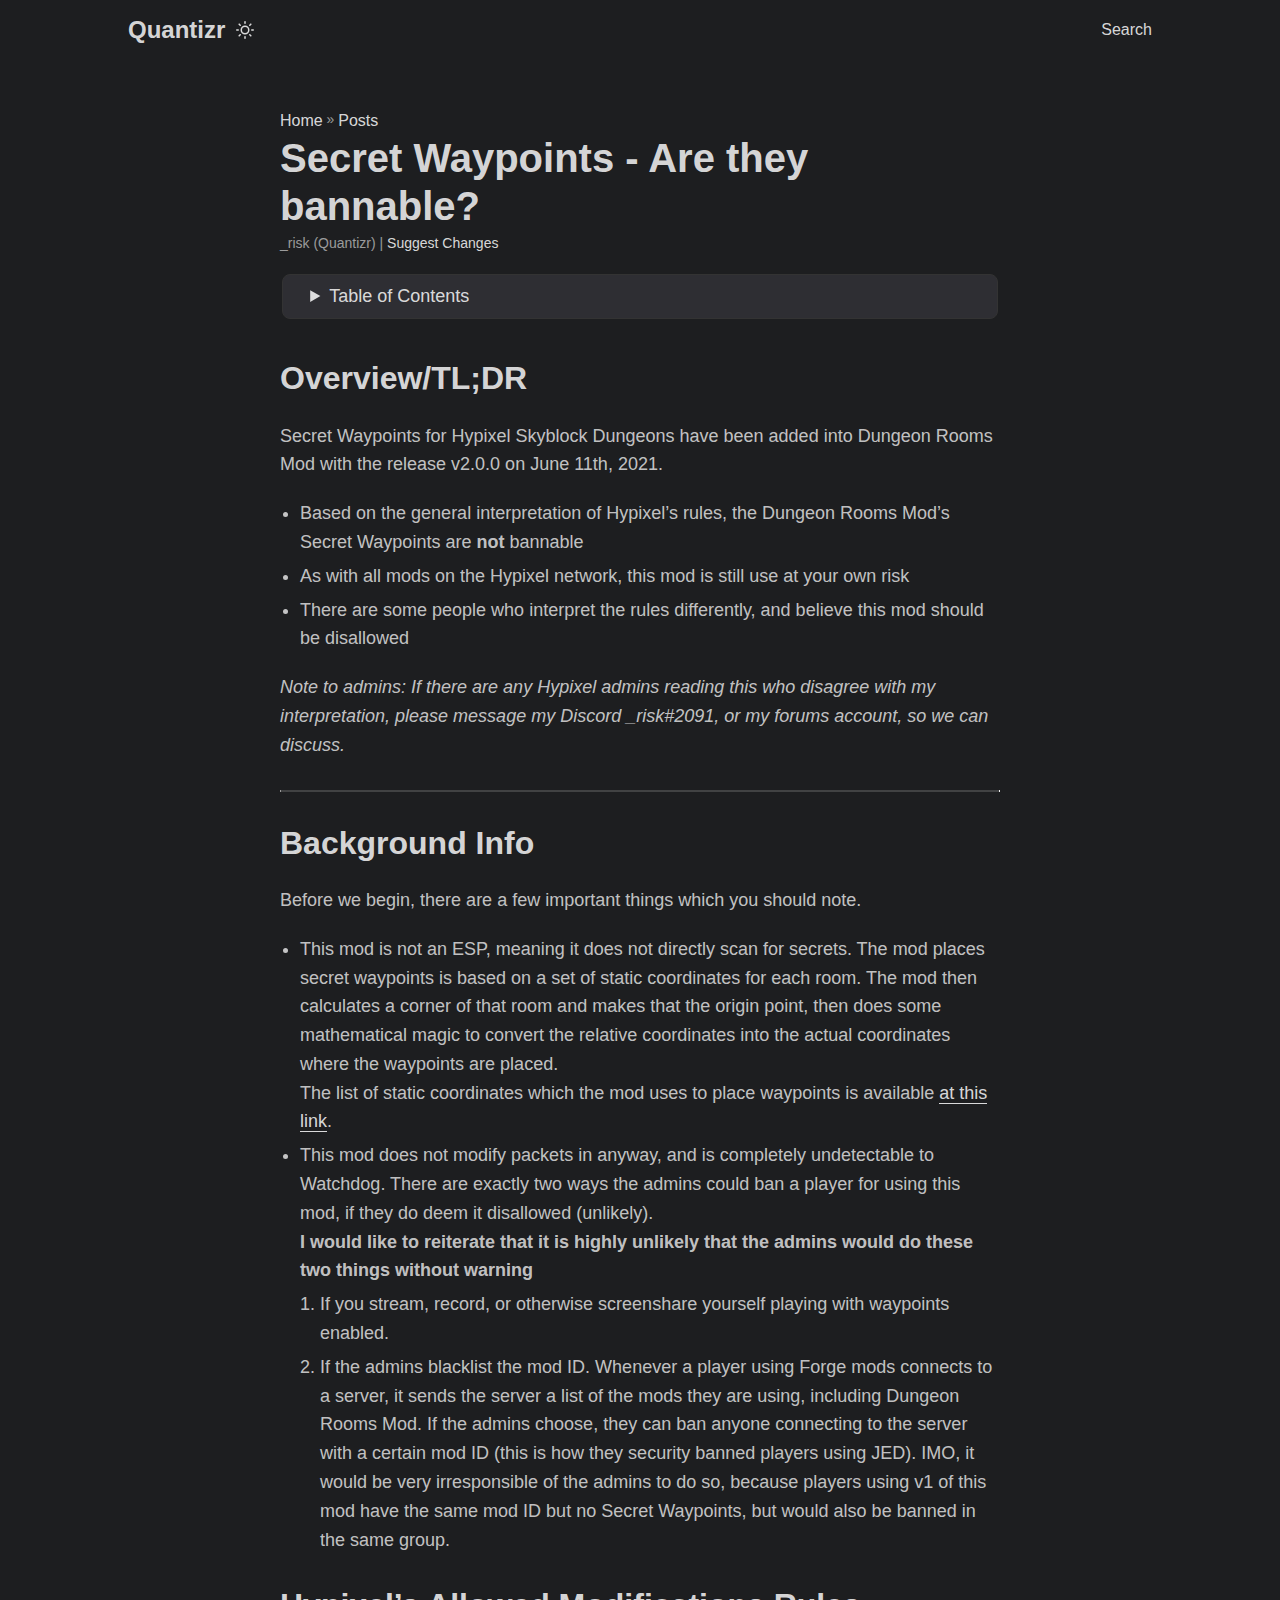
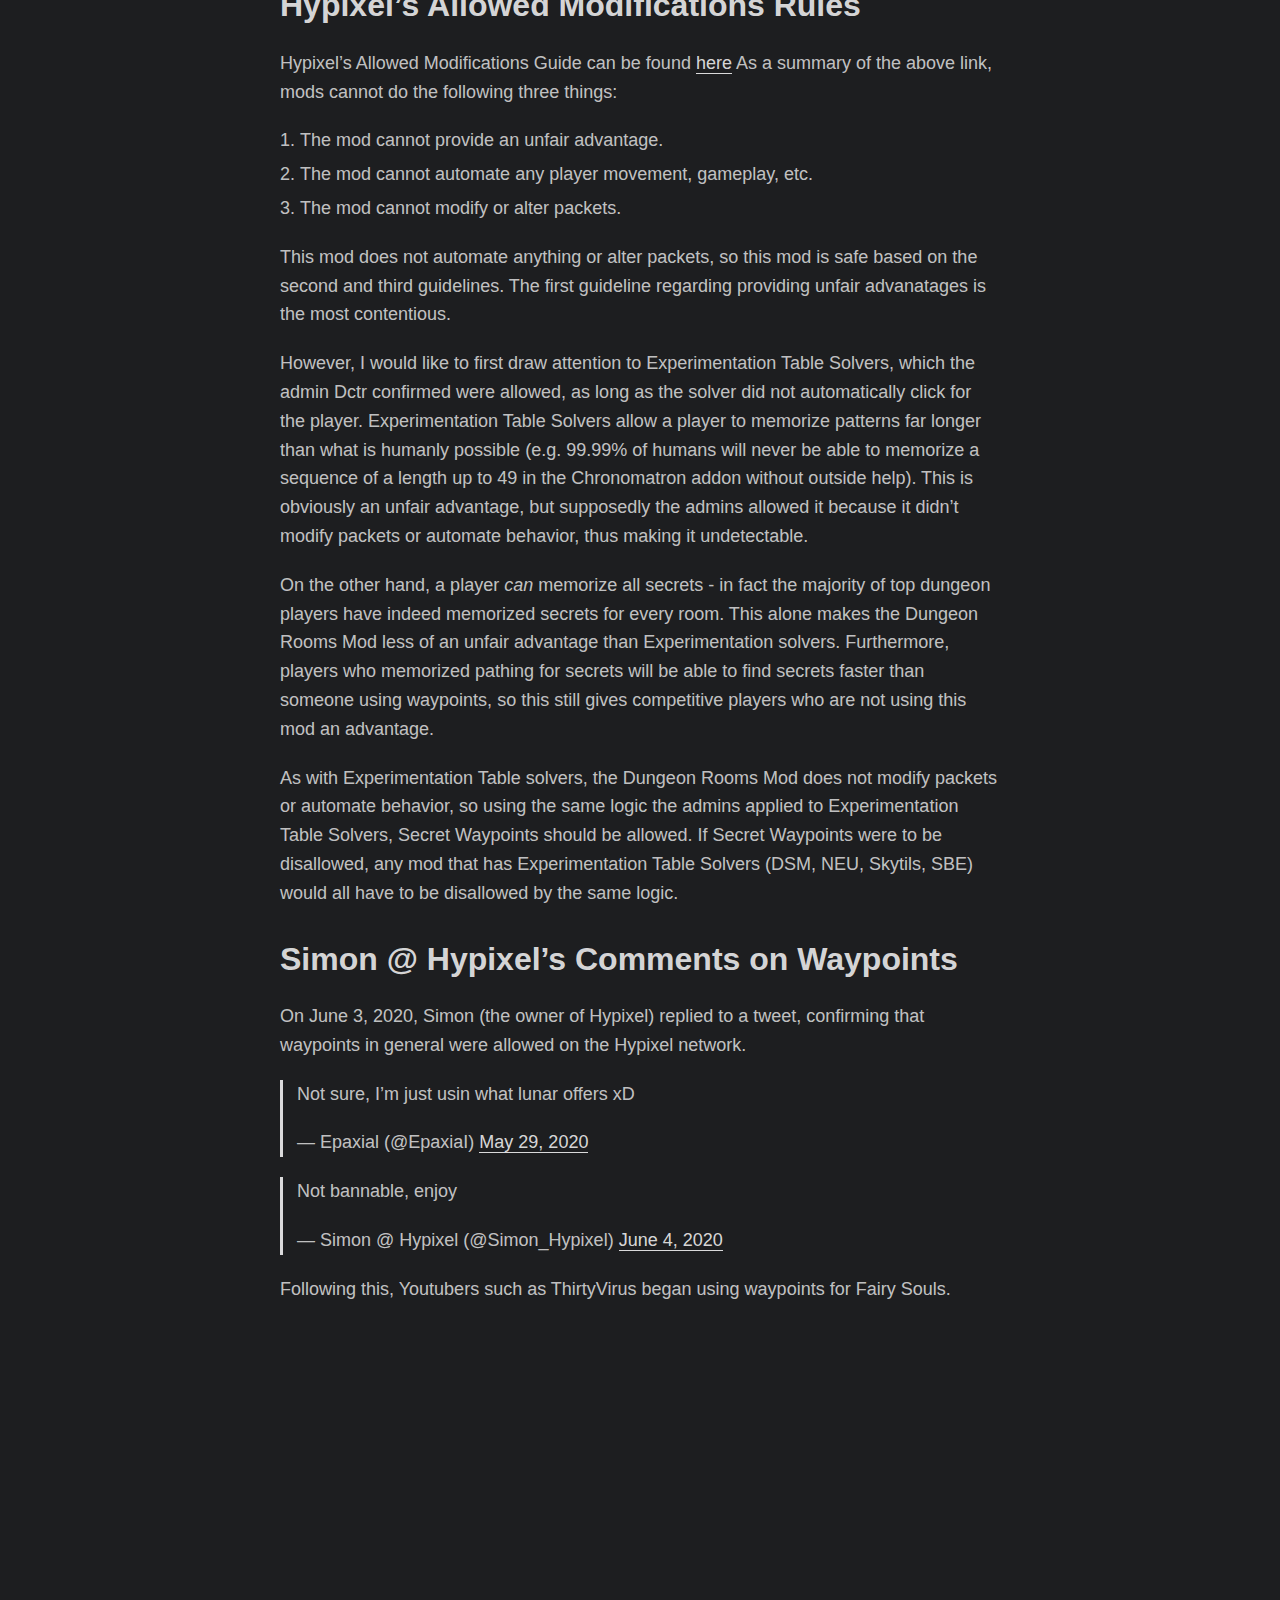
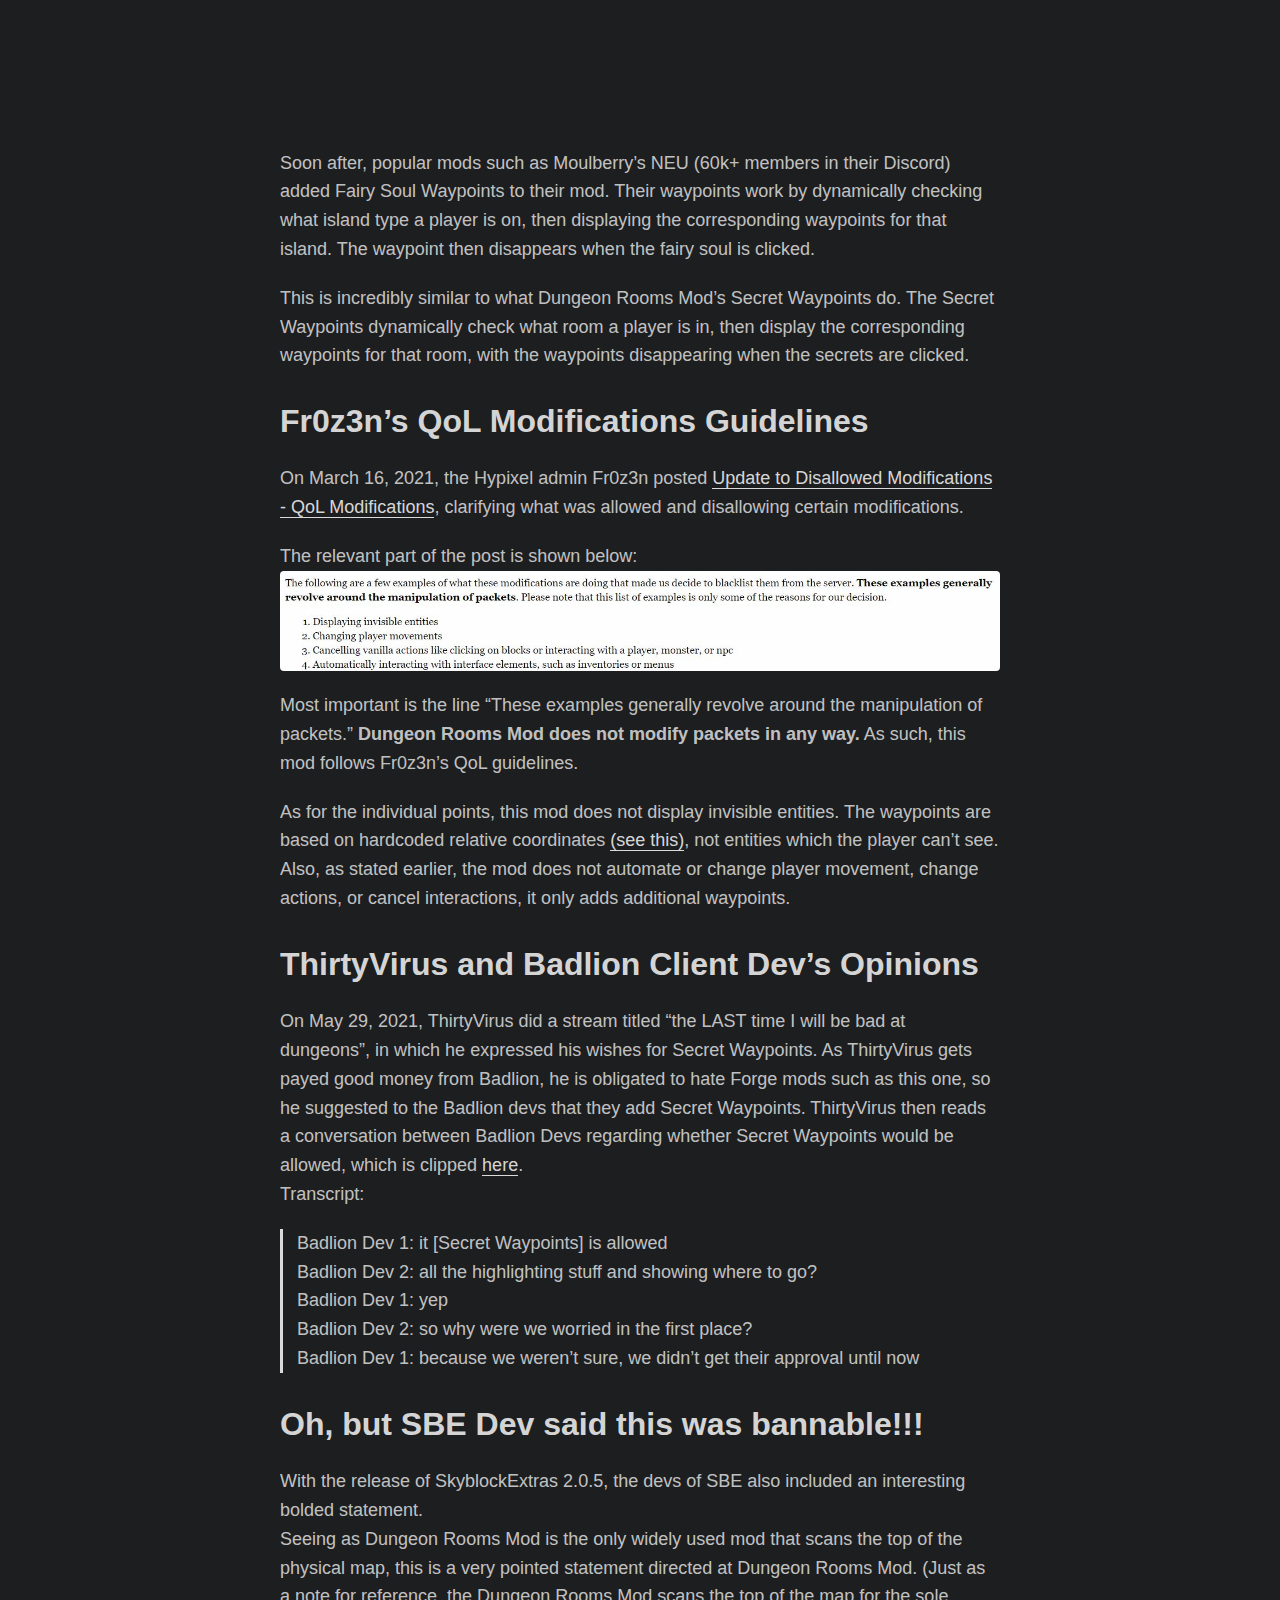
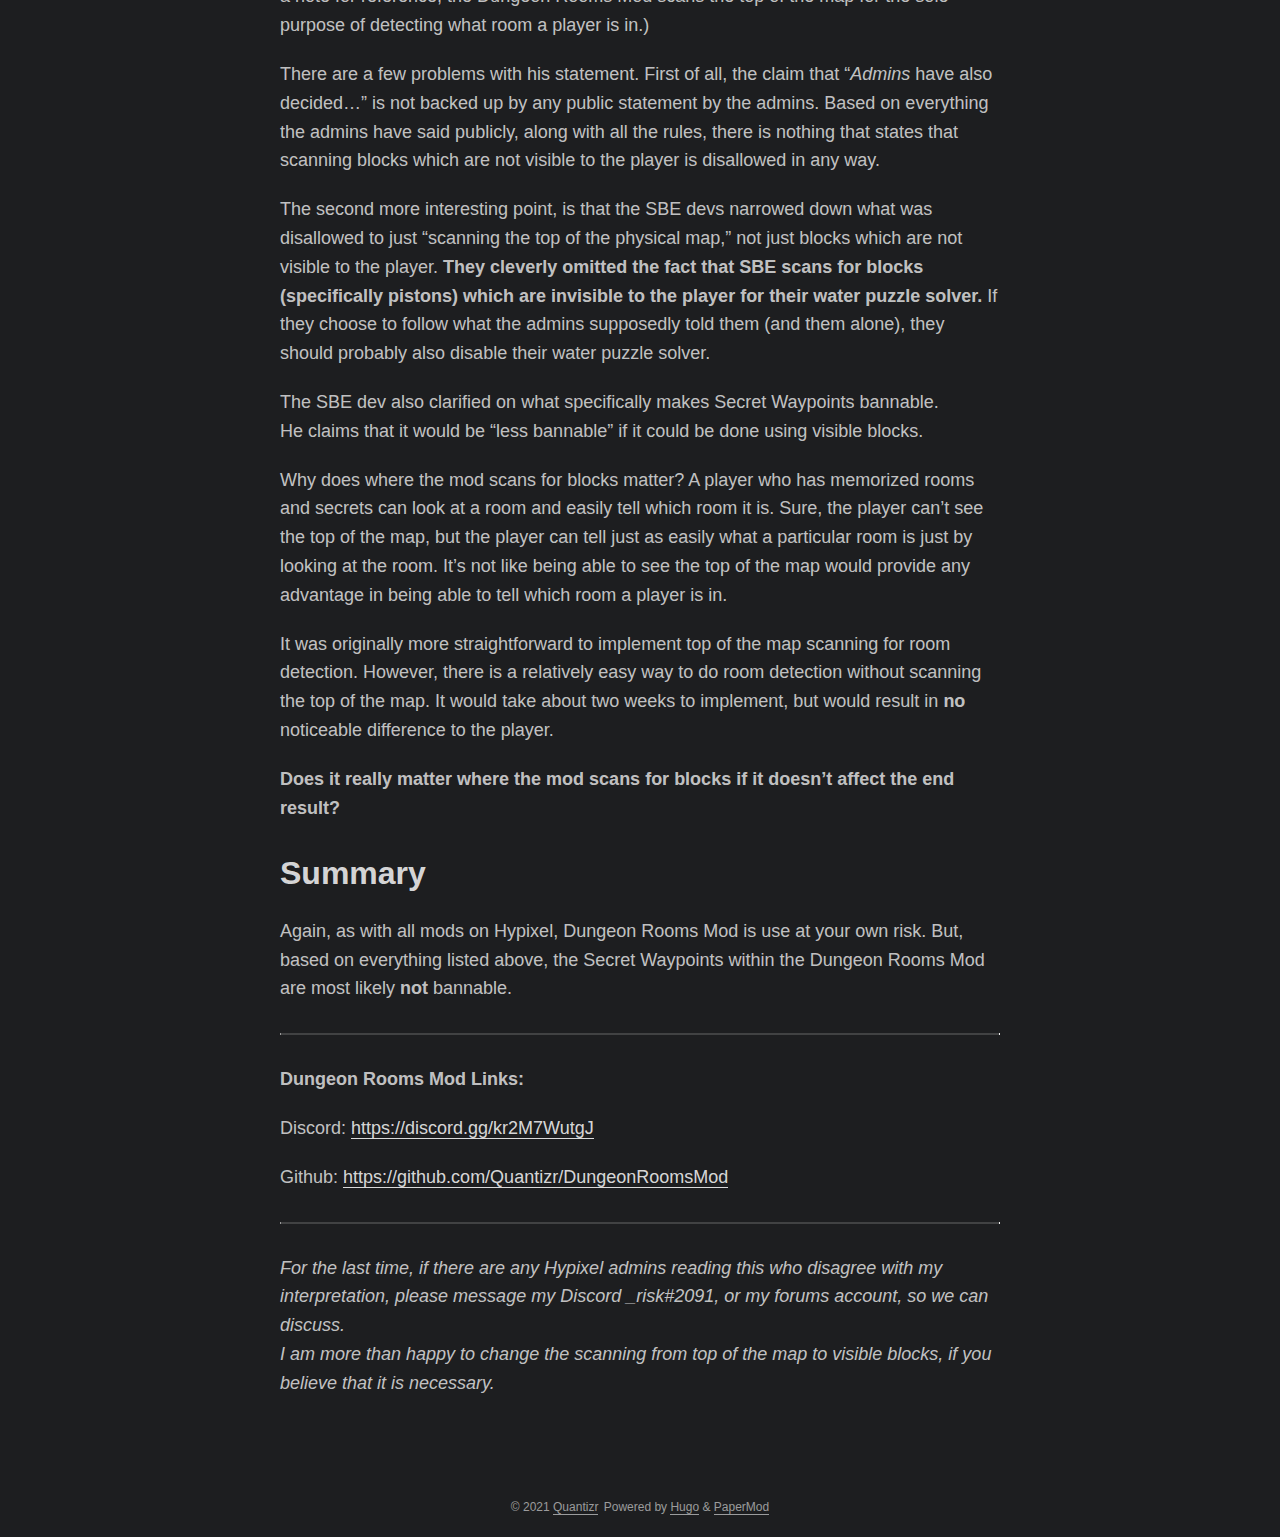
==== bannable/index.html @ d6dfaea4 "deploy: 55b141756b6cbf3cb609b7722377889e9a0a338f" ====
<!doctype html><html><head><title>https://quantizr.github.io/posts/is-it-bannable/</title><link rel=canonical href=https://quantizr.github.io/posts/is-it-bannable/><meta name=robots content="noindex"><meta charset=utf-8><meta http-equiv=refresh content="0; url=https://quantizr.github.io/posts/is-it-bannable/"></head></html>
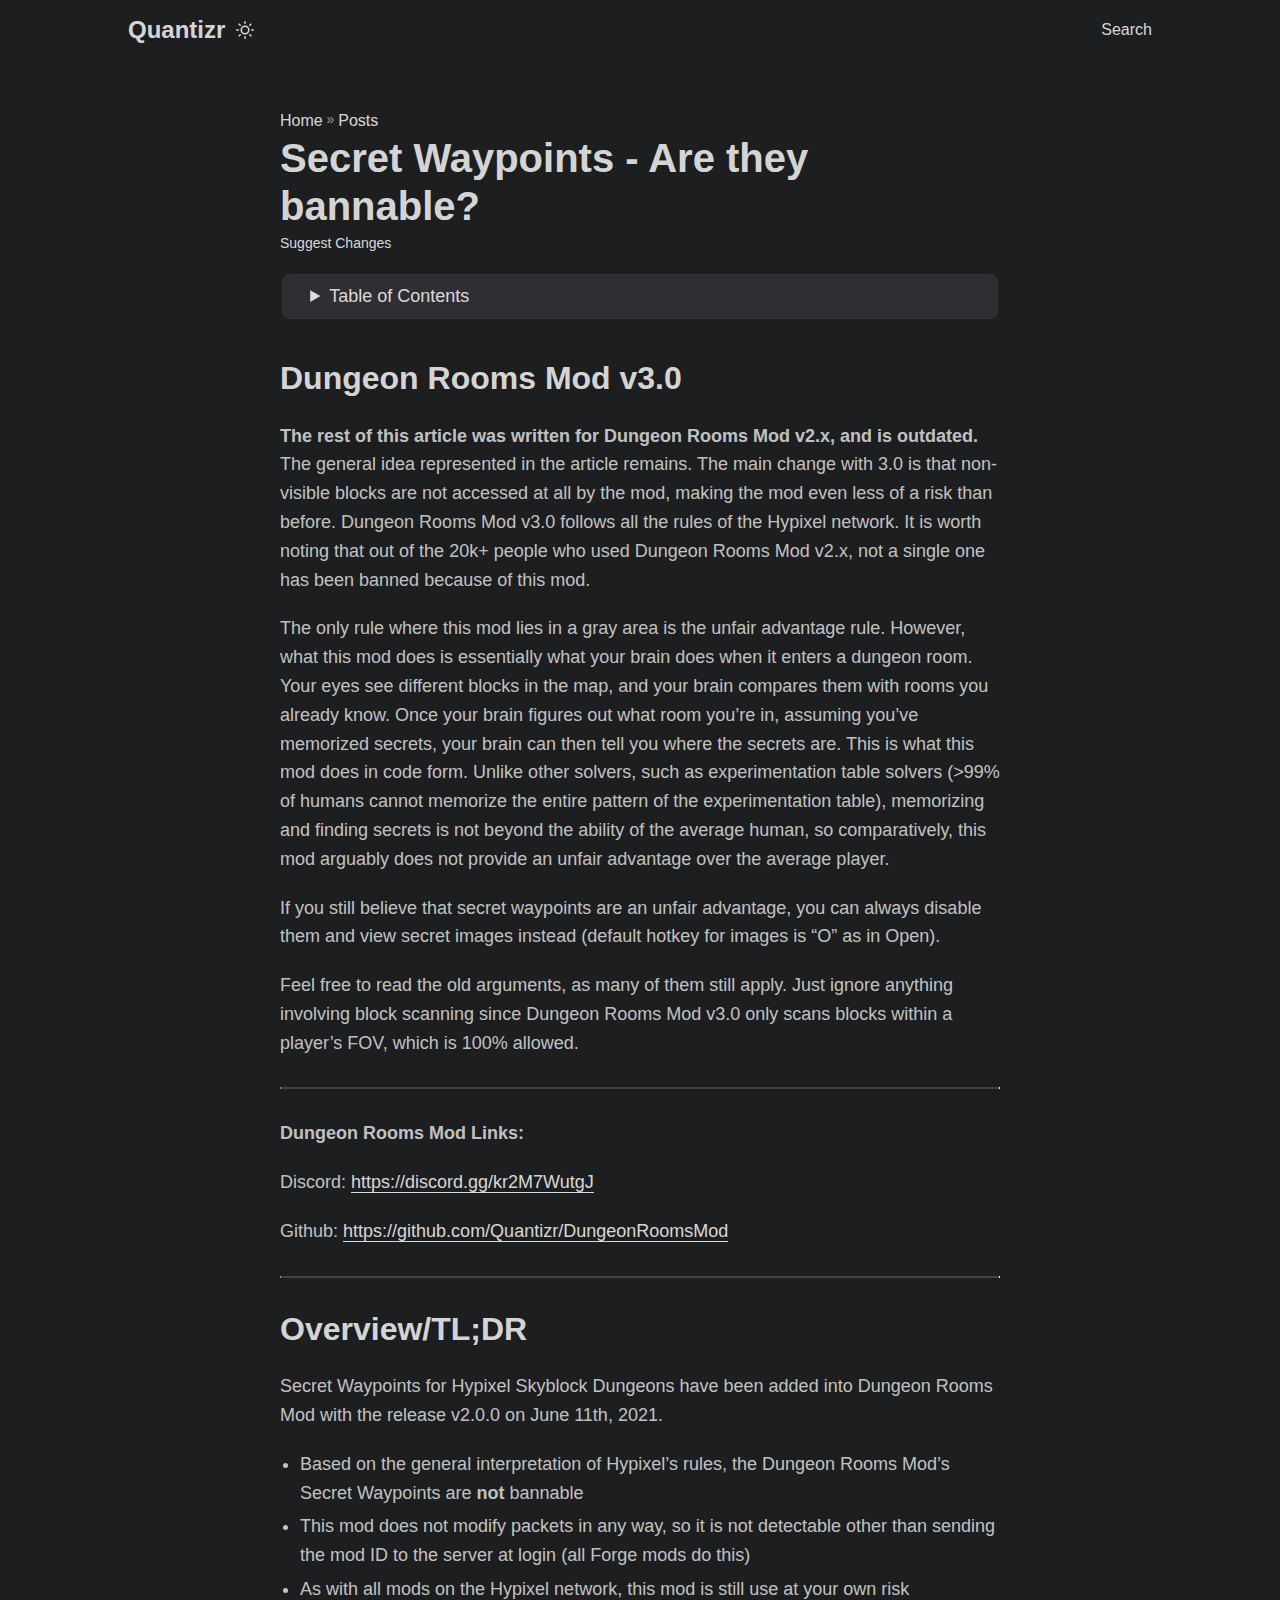
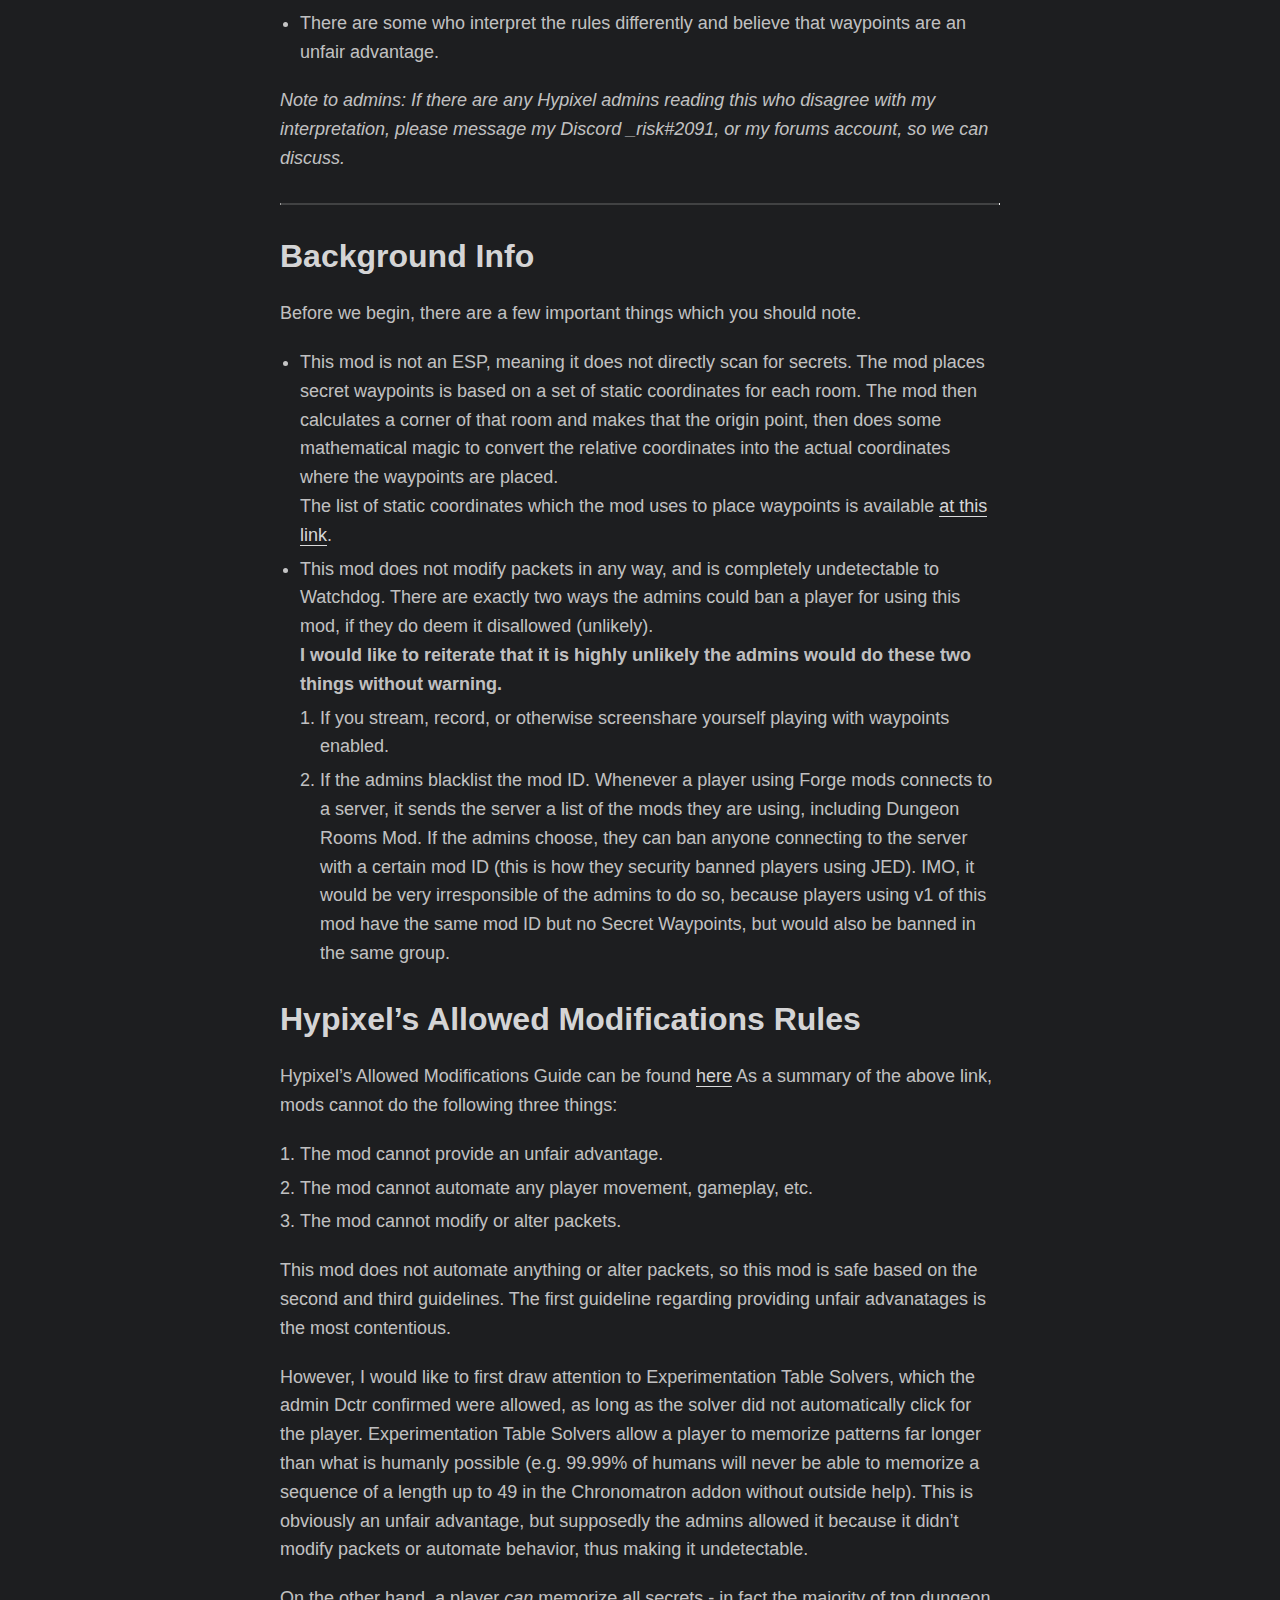
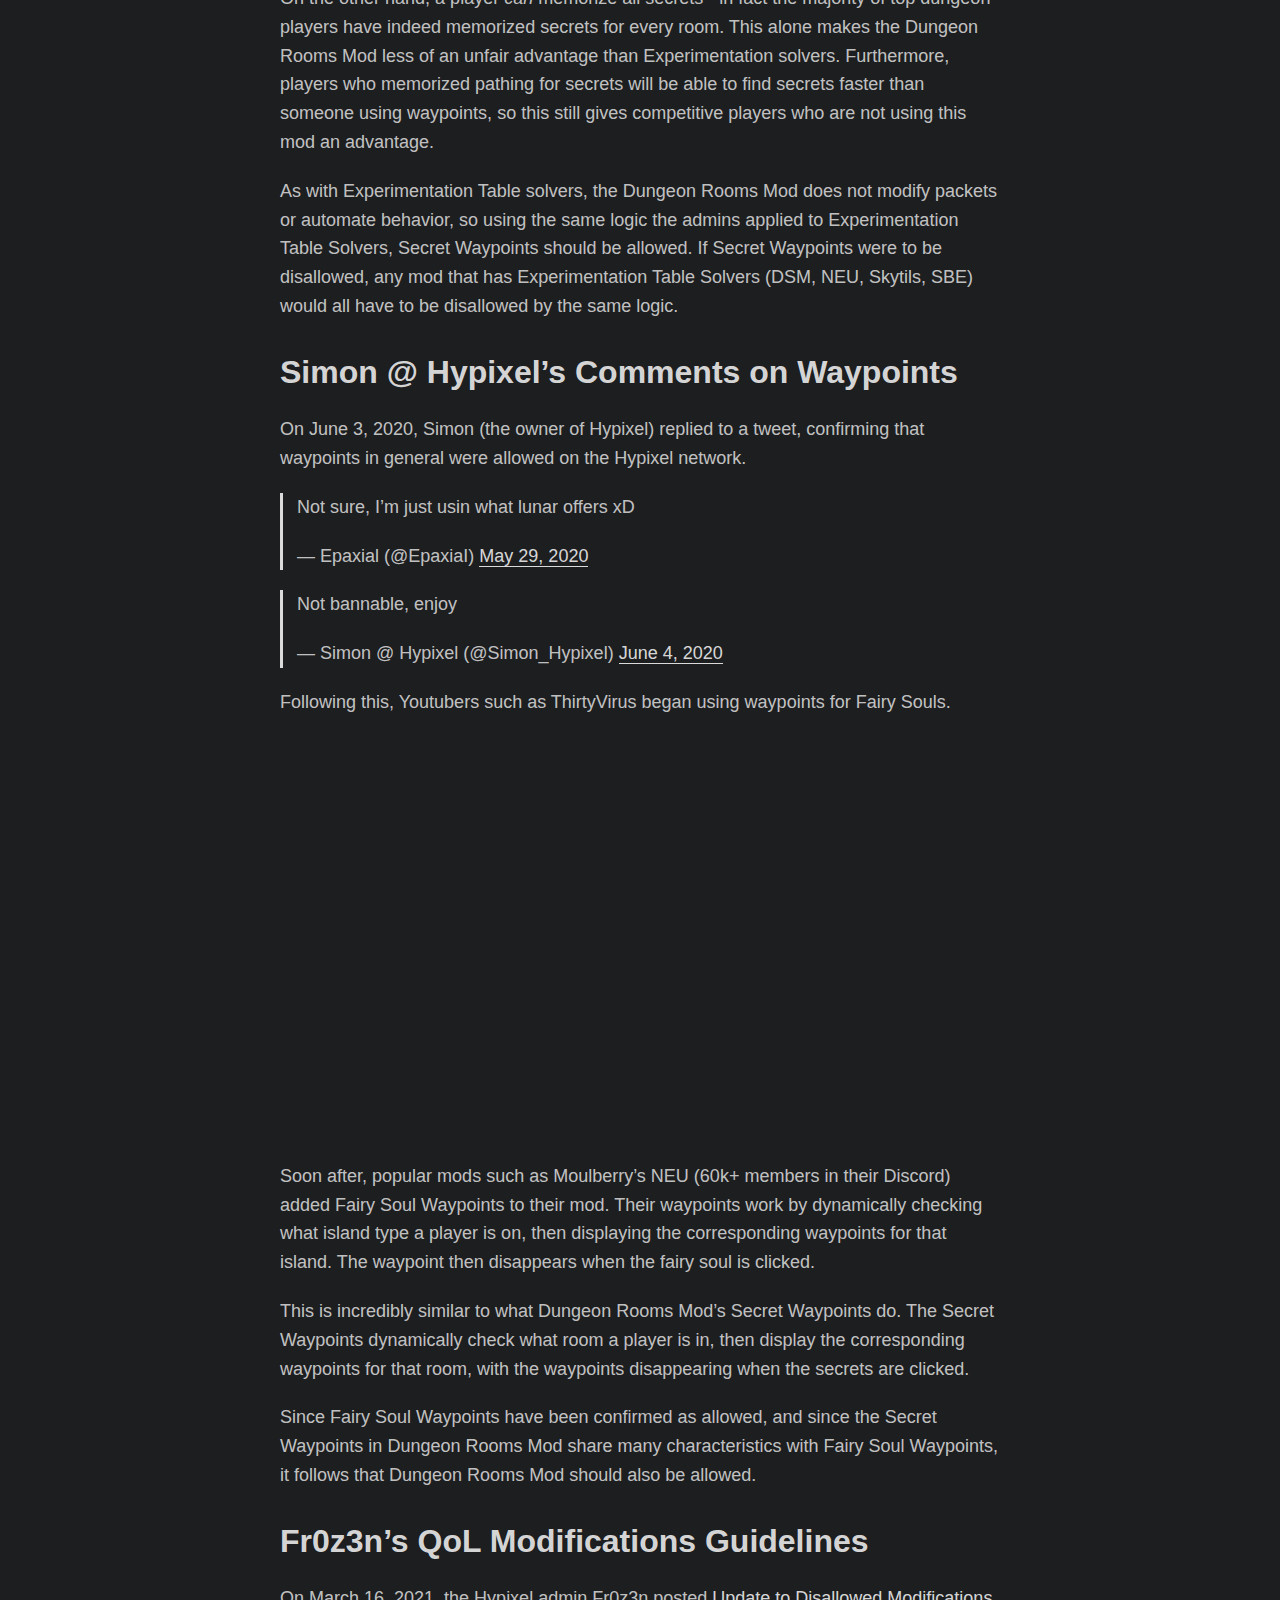
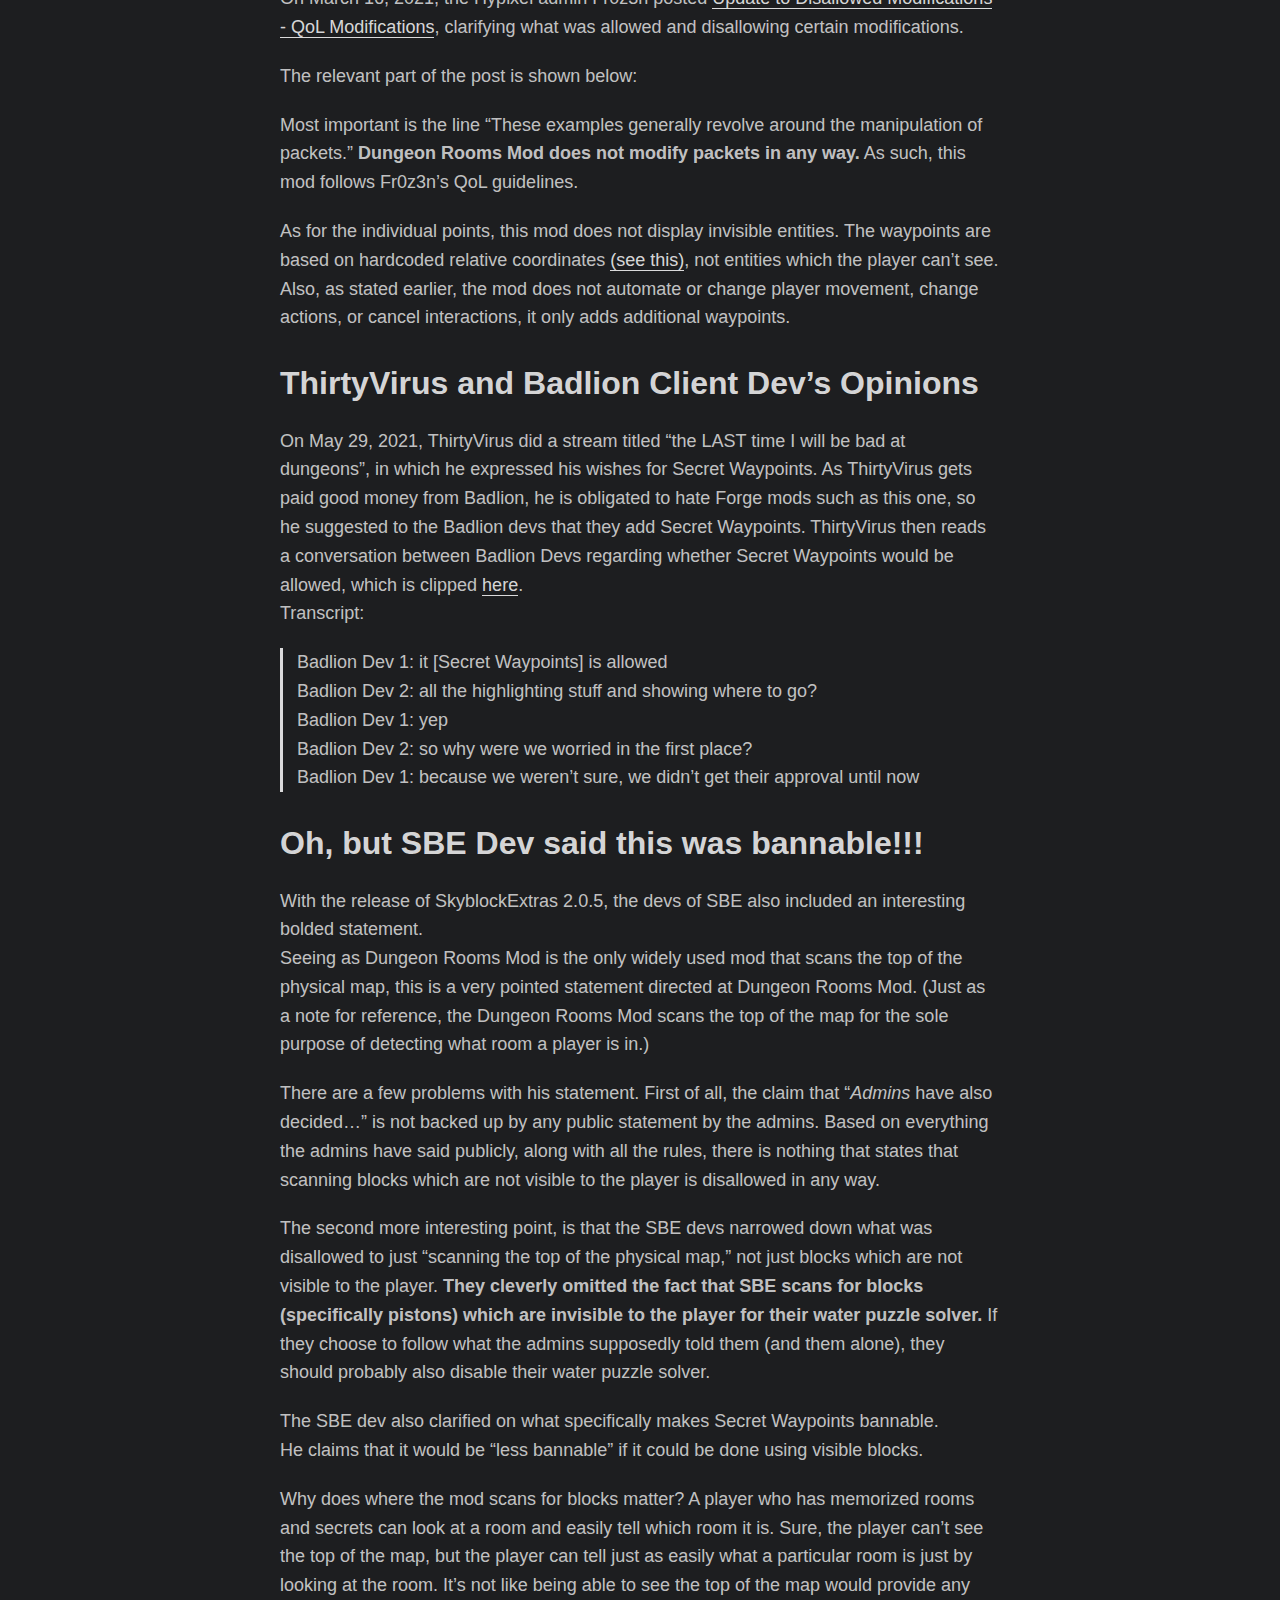
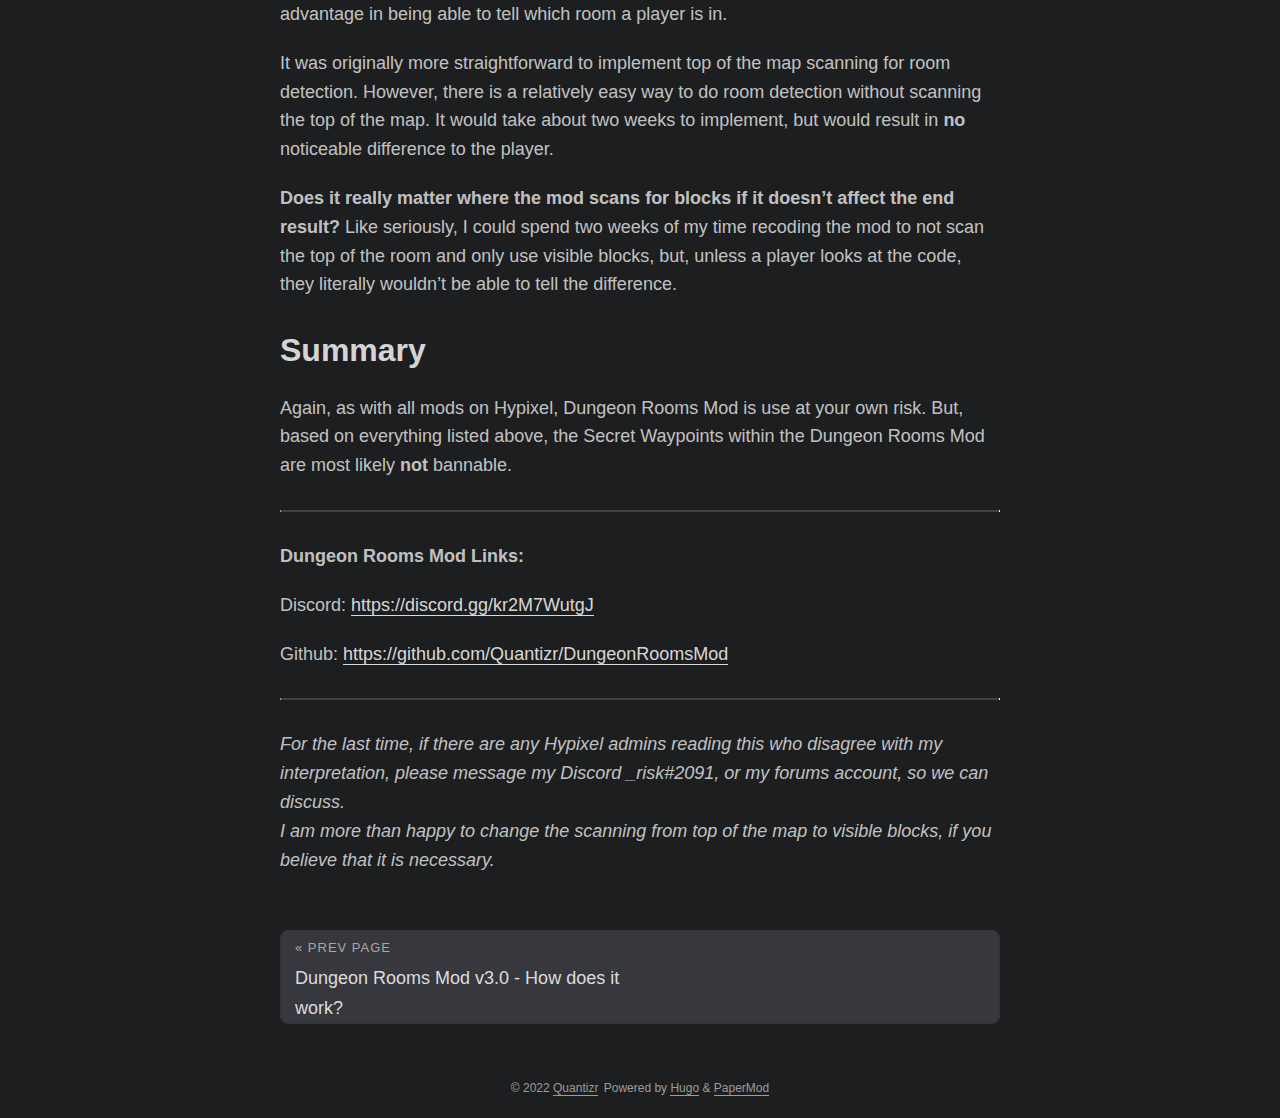
==== commit 98f14277: "deploy: ab98cb142faa6867a09be5e1be8fc88c3bd597df" ====
--- a/bannable/index.html
+++ b/bannable/index.html
@@ -1 +1 @@
-<!doctype html><html><head><title>https://quantizr.github.io/posts/is-it-bannable/</title><link rel=canonical href=https://quantizr.github.io/posts/is-it-bannable/><meta name=robots content="noindex"><meta charset=utf-8><meta http-equiv=refresh content="0; url=https://quantizr.github.io/posts/is-it-bannable/"></head></html>+<!doctype html><html lang=en><head><title>https://quantizr.github.io/posts/is-it-bannable/</title><link rel=canonical href=https://quantizr.github.io/posts/is-it-bannable/><meta name=robots content="noindex"><meta charset=utf-8><meta http-equiv=refresh content="0; url=https://quantizr.github.io/posts/is-it-bannable/"></head></html>